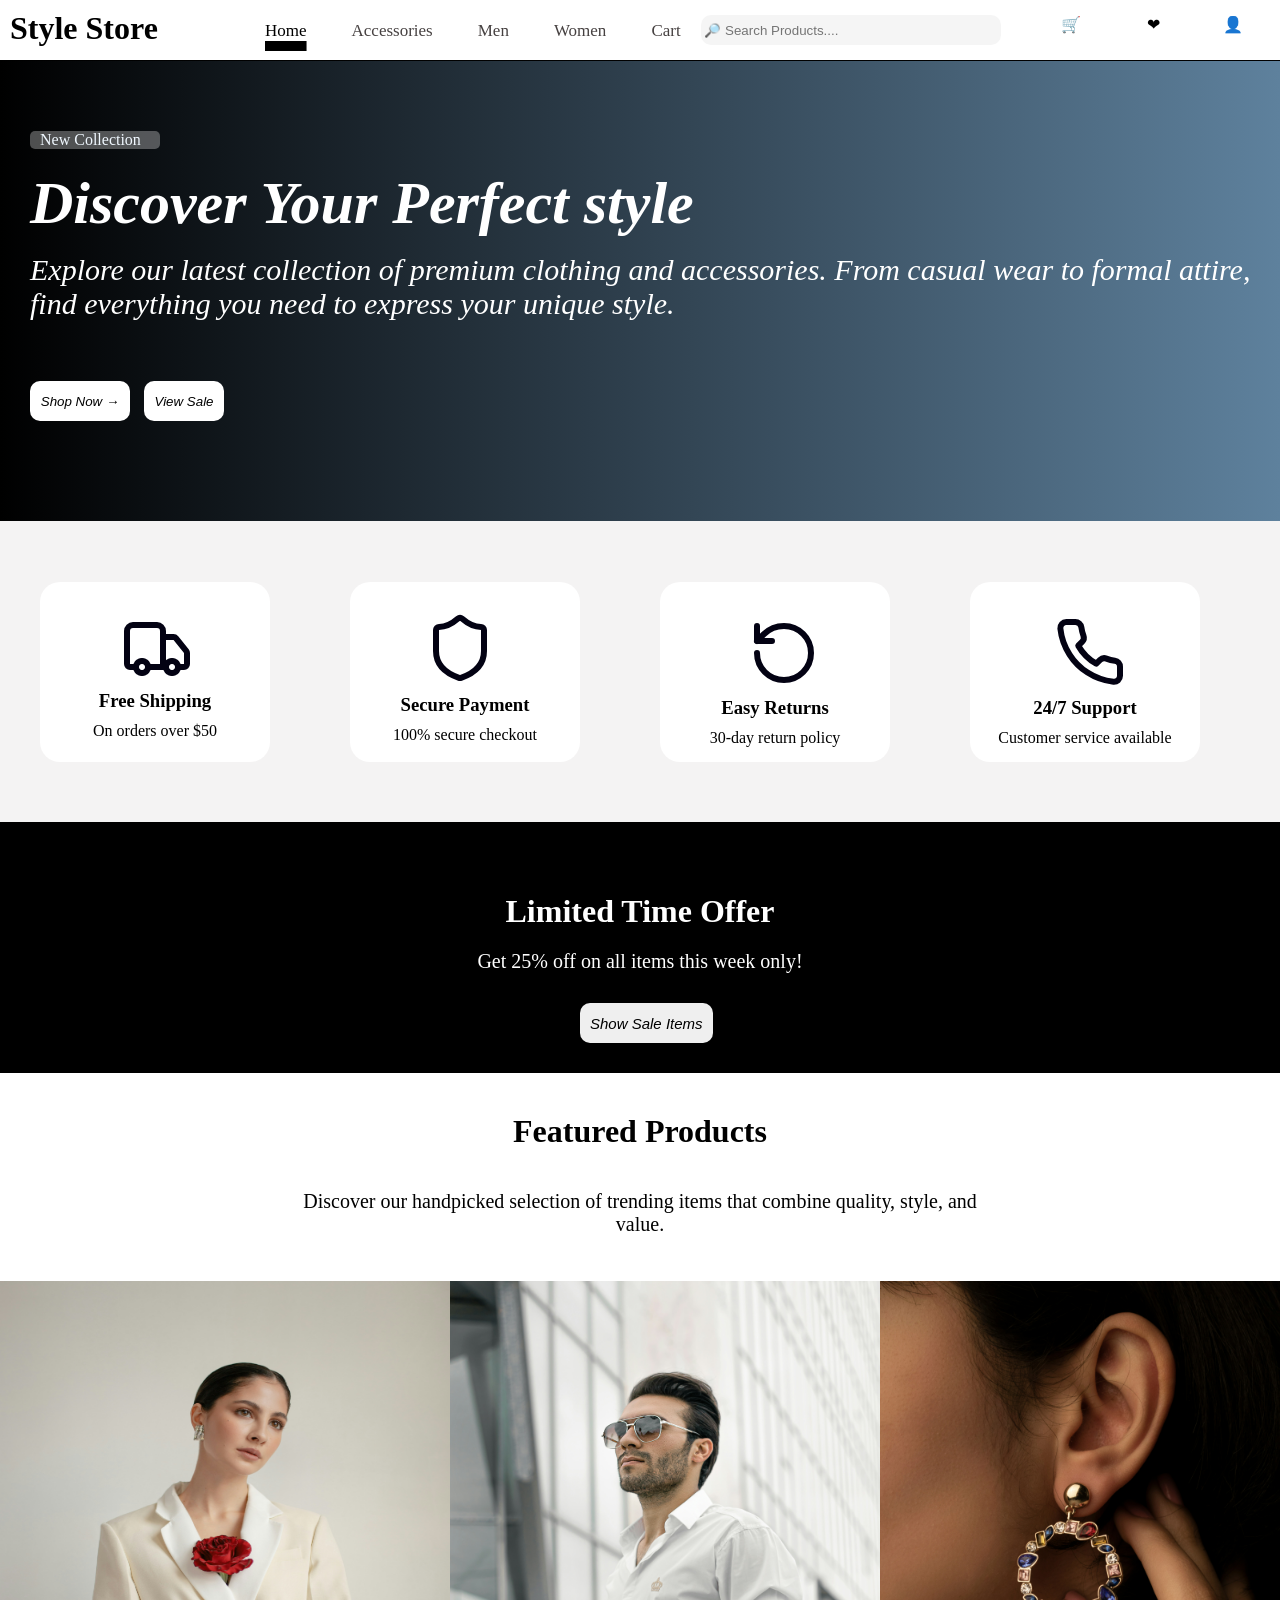
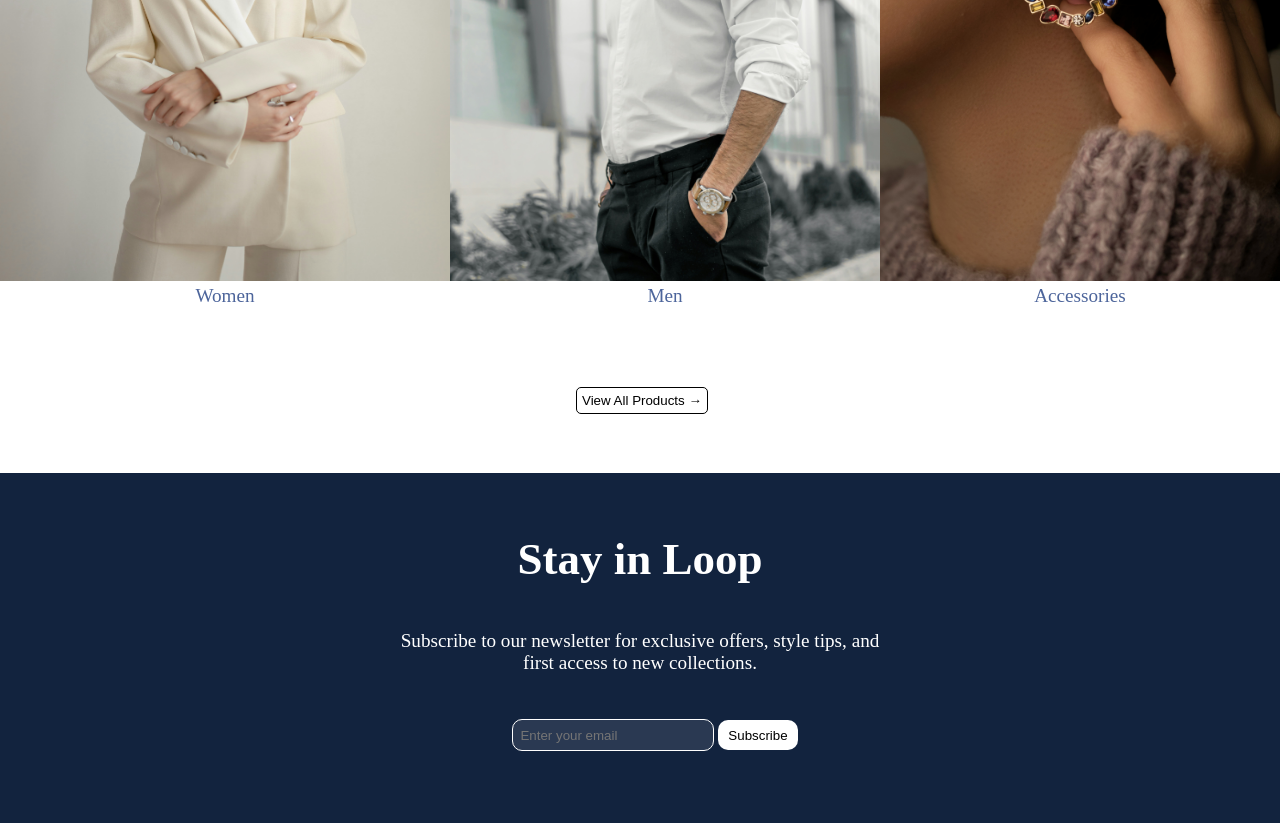
==== index.html @ 55c18f0c "Initial commit" ====
<!DOCTYPE html>
<html lang="en">

<head>
    <title>E-Commerce clothing</title>
    <meta name="viewport" content="width=device-width, initial-scale=1.0">
</head>
<link rel="stylesheet" href="style.css">
<body>
    <div class="main">
        <div class="navbar">
            <h1 class="logo">Style Store</h1>
            <ul>
                <a href="#"><li id="one">Home</li></a>
                <a href="shop.html"><li>Accessories</li></a>
                <a href="men.html"><li>Men</li></a>
                <a href="women.html"><li>Women</li></a>
                <a href="sale.html"><li>Cart</li></a>
            </ul>

            <div class="srch">
               <a href="#"><input class="srchh" type="search"  name="" placeholder=" &#x1F50E Search Products...."></a>
            </div>

            <div class="logos">
                	<a href="sale.html">&nbsp;	&nbsp;	&nbsp;	&nbsp;	&nbsp;&#128722;</a>
                	<a href="#">&nbsp;  &nbsp;	&nbsp;	&nbsp;	&nbsp;	&nbsp;	&nbsp;&nbsp;&#10084;</a>
                	<a href="#">&nbsp;	&nbsp;	&nbsp;	&nbsp;	&nbsp;	&nbsp;	&nbsp;&#128100;</a> 
            </div>

        </div>

        <div class="shop">

            <div class="coll">
                New Collection 
            </div>

            <div class="disco">
                <h1>Discover Your Perfect style</h1>
                <p>Explore our latest collection of premium clothing and accessories. From casual wear to formal attire, find everything you need to express your unique style.</p>
            </div>

            <div class="btn">
                <button class="btn1">
                    Shop Now  &#8594;
                </button>
                <button class="btn2">
                    View Sale 
                </button>
            </div>

        </div>
        <div class="free">
            <div class="four">
                <img src="images/1.png" alt="">
                <h3>Free Shipping</h3>
                <p>On orders over $50</p>
            </div>
            <div class="four">
                <img src="images/2.png" alt="">
                <h3>Secure Payment</h3>
                <p>100% secure checkout</p>
            </div>
            <div class="four">
                <img src="images/3.png" alt="">
                <h3>Easy Returns</h3>
                <p>30-day return policy</p>
            </div>
            <div class="four">
                 <img src="images/4.png" alt="">
                <h3>24/7 Support</h3>
                <p>Customer service available</p>
            </div>
        </div>
        <div class="sale">
            <h1>Limited Time Offer</h1>
            <p>Get 25% off on all items this week only!</p>
            <button>Show Sale Items </button>
        </div>
        <div class="feat">
            <h1>Featured Products</h1>
            <p>Discover our handpicked selection of trending items that combine quality, style, and <br> value.</p>
                <div class="imc">
                <figure><img src="images/home_dress/women.jpg" height="600px" width="450px"><figcaption><a href="women.html" style="text-decoration: none; color: rgb(77, 101, 155);">Women</a></figcaption></figure>
                <figure><img src="images/home_dress/men.jpg" height="600px" width="430px">
                <figcaption><a href="men.html" style="text-decoration: none; color: rgb(77, 101, 155);">Men</a></figcaption></figure>
                <figure><img src="images/home_dress/mina-rad-mbSmroQl_V0-unsplash.jpg" height="600px" width="400px">
                <figcaption><a href="shop.html" style="text-decoration: none; color: rgb(77, 101,155);">Accessories</a></figcaption></figure>
                </div>
            <button><a href="#">View All Products &#8594;</a> </button>
        </div>
        <div class="loop">
            <h1>Stay in Loop</h1>
            <p>Subscribe to our newsletter for exclusive offers, style tips, and <br> first access to new collections.</p>
            <input type="email" placeholder="  Enter your email">
            <button>Subscribe</button>
        </div>
    </div>  
</body>
</html>
---- style.css ----
*{
    padding: 0%;
    margin: 0%;
    scrollbar-width: none;
}
.main{
    width: 100%;
}
.navbar{
    width: 100%;
    height: 60px;
    background-color:rgb(255, 255, 255);
    position: fixed;
}
.navbar{
    border-bottom: 1px solid black;
}
.navbar h1{
    width: 200px;
    padding: 10px;
    float: left;
}
.navbar ul li{
    margin-left: 45px;
    float:left
}
#one{
    text-decoration: underline 10px ;
    color: rgb(0, 0, 0);
}
.logos{
    text-decoration: solid;
    font-family: Arial;
    color: rgb(0, 0, 0);
}
ul li{
    list-style: none;
    margin-top: 21px;
    margin-left: 67px;
    font-size: 17px;
    color:rgb(70, 65, 65);
    
}
ul a{
    text-decoration: none;
    
}
.srch{
    position: relative;
    float: left;
    margin-top: 15px;
    margin-left: 20px;
}
.srchh{
    height: 30px;
    width: 300px;
    background-color: whitesmoke;  
    border-radius: 10px; 
    border: none;
}
.logos{
    position:relative;
    float: left;
    margin-top: 15px;
    margin-left: 20px;
}
.logos a{
    text-decoration: none;
    color: black;
}
.shop{
    padding-top:70px;
    border-top: 1px solid transparent;
    height: 450px;
    width: 100%;
    background: linear-gradient(to right, rgb(0, 0, 0), rgb(94, 129, 157))
}
.coll{
    height: auto ;
    width: 120px;
    background-color:  rgba(255, 255, 255, 0.3);
    margin-top: 60px;
    margin-left: 30px;
    border-radius: 5px;
    padding-left: 10px;
    color: aliceblue;
    font-size: medium;
}
.disco h1{
    color: white;
    font-size: 60px;
    margin-left: 30px;
    margin-top: 20px;
    font-style: italic;
}
.disco p{
    color: white;
    font-size: 30px;
    margin-left: 30px;
    margin-top: 15px;
    font-style: italic;
}
.btn{
    margin-left: 30px;
    margin-top: 60px;
}
.btn1{
    background-color: white;
    border-radius: 10px;
    height: 40px;
    width:100px;
    border: none;
    margin-right: 10px;
    font-style: italic;
}
.btn2{
    background-color: white;
    border-radius: 10px;
    height: 40px;
    width: 80px;
    border: none;
    font-style: italic;
    /* color: white; */
}
.free{
    border-top: 1px solid transparent;
    height: 300px;
    width: 100%;
    background: rgb(244, 243, 243);
}
.four{
    float: left;
    width: 230px;
    background-color: white;
    height: 180px;
    margin:40px;
    margin-top: 60px;
    border-radius: 20px;
}
.four img{
    margin-top: 30px;
    margin-left: 60px;
    align-items: center; 
}
.four h3{
    text-align: center;
}
.four p{
    text-align: center;
    margin-top: 10px ;
}
.sale{
    border-top: 1px solid transparent;
    height: 250px;
    width: 100%;
    /* background: linear-gradient(to right, rgb(47, 47, 96), violet)*/
    background-color: black;
}
.sale h1{
    color: white;
    text-align: center;
    padding-top: 70px;
}
.sale p{
    color: white;
    text-align: center;
    padding-top: 20px;
    font-size: 20px;
}
.sale button{
    margin-left:580px;
    margin-top: 30px;
    height: 40px;
    font-size: 15px;
    font-style: italic;
    border-radius: 10px;
    border: none;
    padding: 10px;
    text-decoration: solid;
}
.feat{
    width: 100%;
    height: 1000px;
}
.feat h1{
    text-align: center;
    padding-top: 40px;
    font-family: 'Lucida Sans';
}
.feat p{
    padding-top: 40px;
    text-align: center;
    font-size: 20px;
    font-family: 'Lucida Sans'
}
.imc{
    margin-top: 45px;
    display: flex;
    max-width: 100%;
}
.imc figcaption{
    text-align: center;
    font-size: larger;
    font-family:'Times New Roman', Times, serif;
}
.feat button{
   margin-top: 80px;
   margin-left: 45%;
   padding: 5px;
   background-color: white;
   border: 1px solid black;
   border-radius: 5px;
}
.feat button a{
    text-decoration: none;
    color: black;
}
.loop{
    background-color: rgb(18, 35, 62);
    height: 350px;
}
.loop h1{
    text-align: center;
    padding-top: 60px;
    color: white;
    font-size: 45px;
    font-family: 'Times New Roman', Times, serif;
}
.loop p{
    text-align: center;
    padding-top: 45px;
    color: white;
    font-size: larger;
}
.loop input{
    background-color: rgba(255, 255, 255, 0.1);
    margin-left: 40%;
    margin-top: 45px;
    height: 30px;
    width: 200px;
    border-radius: 10px;
    border:solid white 1px;
}

.loop button{
    height: 30px;
    width: 80px;
    background-color: white;
    border-radius: 10px;
    border:none
}
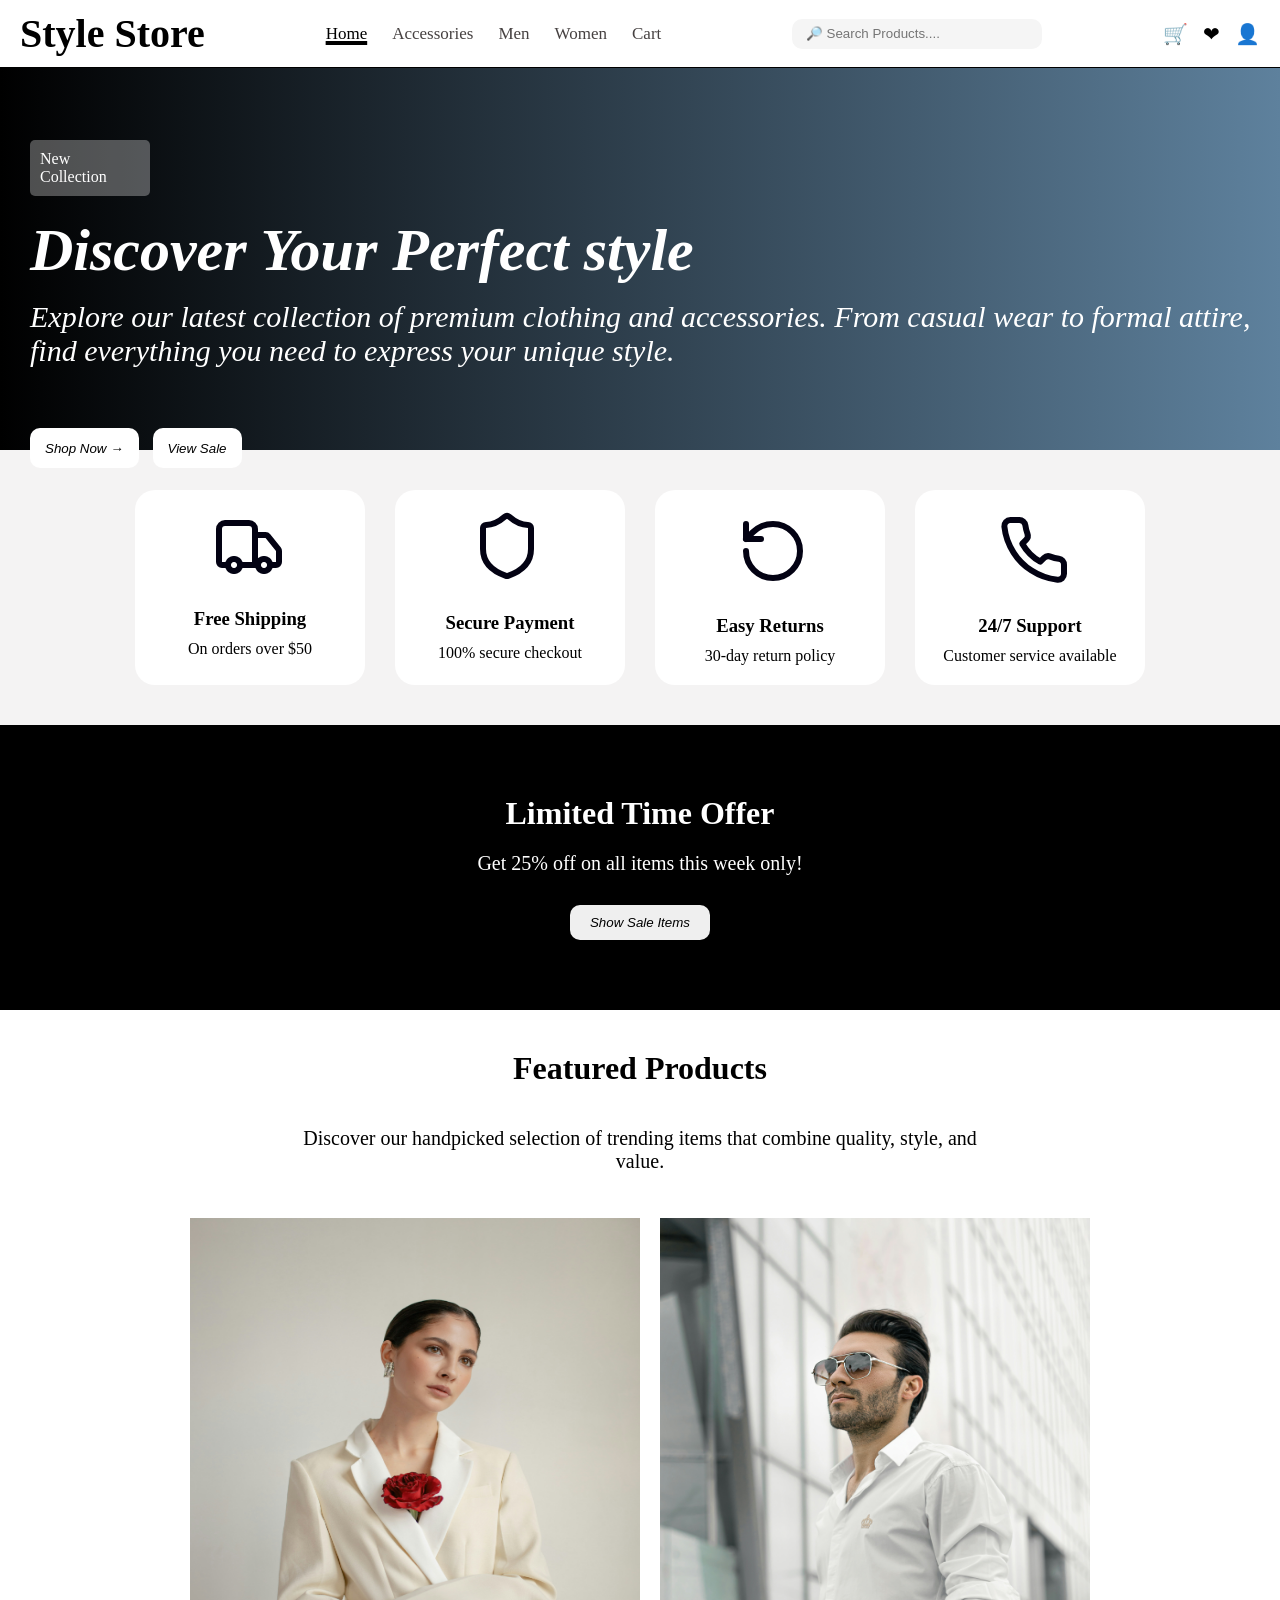
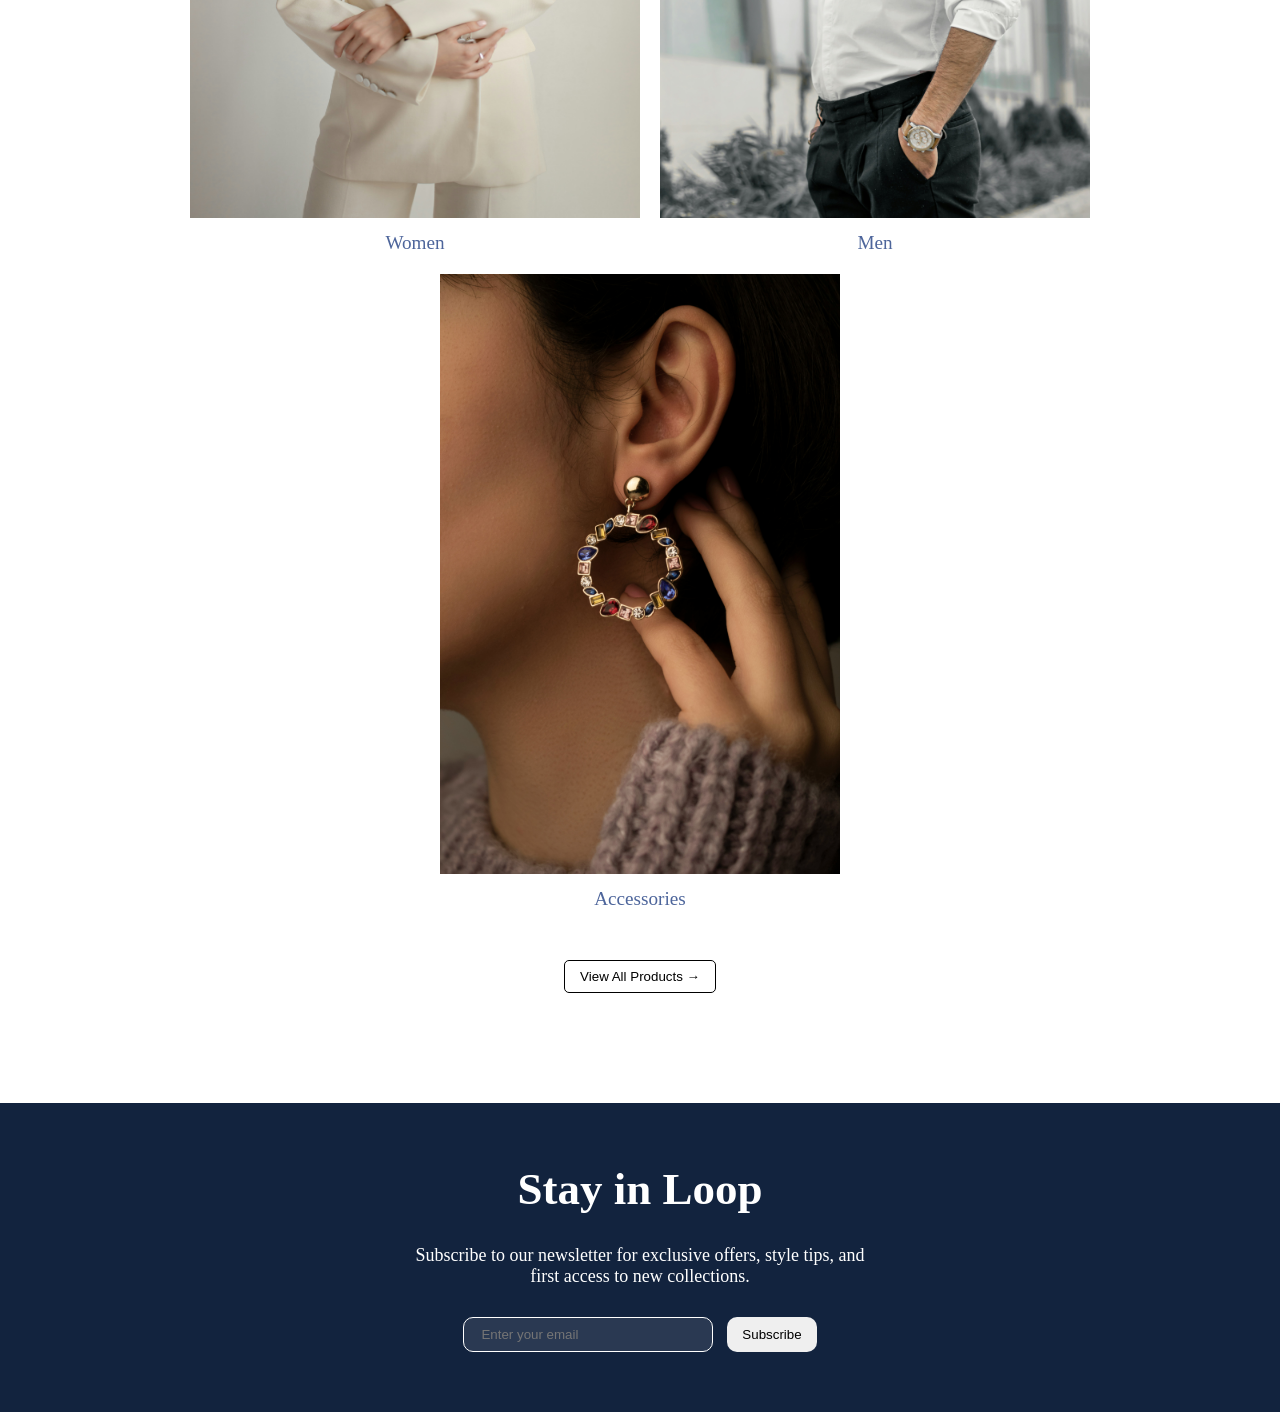
==== commit eceffb1f: "mobile responsive CSS" ====
--- a/index.html
+++ b/index.html
@@ -23,9 +23,9 @@
             </div>
 
             <div class="logos">
-                	<a href="sale.html">&nbsp;	&nbsp;	&nbsp;	&nbsp;	&nbsp;&#128722;</a>
-                	<a href="#">&nbsp;  &nbsp;	&nbsp;	&nbsp;	&nbsp;	&nbsp;	&nbsp;&nbsp;&#10084;</a>
-                	<a href="#">&nbsp;	&nbsp;	&nbsp;	&nbsp;	&nbsp;	&nbsp;	&nbsp;&#128100;</a> 
+                <a href="sale.html">&#128722;</a>
+                <a href="#">&#10084;</a>
+                <a href="#">&#128100;</a> 
             </div>
 
         </div>
--- a/style.css
+++ b/style.css
@@ -1,251 +1,381 @@
 *{
-    padding: 0%;
-    margin: 0%;
-    scrollbar-width: none;
-}
+    margin:0;
+    padding:0;
+    box-sizing:border-box;
+    scrollbar-width:none;
+}
+
+html,
+body{
+    width:100%;
+    overflow-x:hidden;
+}
+
 .main{
-    width: 100%;
-}
+    width:100%;
+}
+
+/* ================= NAVBAR ================= */
+
 .navbar{
-    width: 100%;
-    height: 60px;
-    background-color:rgb(255, 255, 255);
-    position: fixed;
-}
-.navbar{
-    border-bottom: 1px solid black;
-}
+    width:100%;
+    min-height:60px;
+    background:#fff;
+    position:fixed;
+    z-index:1000;
+    border-bottom:1px solid black;
+    display:flex;
+    align-items:center;
+    justify-content:space-between;
+    flex-wrap:wrap;
+    padding:10px 20px;
+}
+
 .navbar h1{
-    width: 200px;
-    padding: 10px;
-    float: left;
-}
+    font-size:40px;
+}
+
+.navbar ul{
+    display:flex;
+    list-style:none;
+    gap:25px;
+}
+
 .navbar ul li{
-    margin-left: 45px;
-    float:left
-}
+    list-style:none;
+    font-size:17px;
+}
+
+.navbar ul a{
+    text-decoration:none;
+    color:rgb(70,65,65);
+}
+
 #one{
-    text-decoration: underline 10px ;
-    color: rgb(0, 0, 0);
-}
+    text-decoration:underline 4px;
+    color:black;
+}
+
+.srch{
+    margin-left:10px;
+}
+
+.srchh{
+    height:30px;
+    width:250px;
+    background-color:whitesmoke;
+    border-radius:10px;
+    border:none;
+    padding-left:10px;
+}
+
 .logos{
-    text-decoration: solid;
-    font-family: Arial;
-    color: rgb(0, 0, 0);
-}
-ul li{
-    list-style: none;
-    margin-top: 21px;
-    margin-left: 67px;
-    font-size: 17px;
-    color:rgb(70, 65, 65);
-    
-}
-ul a{
-    text-decoration: none;
-    
-}
-.srch{
-    position: relative;
-    float: left;
-    margin-top: 15px;
-    margin-left: 20px;
-}
-.srchh{
-    height: 30px;
-    width: 300px;
-    background-color: whitesmoke;  
-    border-radius: 10px; 
-    border: none;
-}
-.logos{
-    position:relative;
-    float: left;
-    margin-top: 15px;
-    margin-left: 20px;
-}
+    display:flex;
+    gap:15px;
+}
+
 .logos a{
-    text-decoration: none;
-    color: black;
-}
+    text-decoration:none;
+    color:black;
+    font-size:20px;
+}
+
+/* ================= HERO ================= */
+
 .shop{
-    padding-top:70px;
-    border-top: 1px solid transparent;
-    height: 450px;
-    width: 100%;
-    background: linear-gradient(to right, rgb(0, 0, 0), rgb(94, 129, 157))
-}
+    padding-top:100px;
+    height:450px;
+    width:100%;
+    background:linear-gradient(to right,rgb(0,0,0),rgb(94,129,157));
+}
+
 .coll{
-    height: auto ;
-    width: 120px;
-    background-color:  rgba(255, 255, 255, 0.3);
-    margin-top: 60px;
-    margin-left: 30px;
-    border-radius: 5px;
-    padding-left: 10px;
-    color: aliceblue;
-    font-size: medium;
-}
+    width:120px;
+    background:rgba(255,255,255,0.3);
+    margin-top:40px;
+    margin-left:30px;
+    border-radius:5px;
+    padding:10px;
+    color:white;
+}
+
 .disco h1{
-    color: white;
-    font-size: 60px;
-    margin-left: 30px;
-    margin-top: 20px;
-    font-style: italic;
-}
+    color:white;
+    font-size:60px;
+    margin-left:30px;
+    margin-top:20px;
+    font-style:italic;
+}
+
 .disco p{
-    color: white;
-    font-size: 30px;
-    margin-left: 30px;
-    margin-top: 15px;
-    font-style: italic;
-}
+    color:white;
+    font-size:30px;
+    margin-left:30px;
+    margin-top:15px;
+    font-style:italic;
+}
+
 .btn{
-    margin-left: 30px;
-    margin-top: 60px;
-}
+    margin-left:30px;
+    margin-top:60px;
+}
+
+.btn1,
+.btn2{
+    background:white;
+    border:none;
+    border-radius:10px;
+    height:40px;
+    padding:0 15px;
+    font-style:italic;
+}
+
 .btn1{
-    background-color: white;
-    border-radius: 10px;
-    height: 40px;
-    width:100px;
-    border: none;
-    margin-right: 10px;
-    font-style: italic;
-}
-.btn2{
-    background-color: white;
-    border-radius: 10px;
-    height: 40px;
-    width: 80px;
-    border: none;
-    font-style: italic;
-    /* color: white; */
-}
+    margin-right:10px;
+}
+
+/* ================= FEATURES ================= */
+
 .free{
-    border-top: 1px solid transparent;
-    height: 300px;
-    width: 100%;
-    background: rgb(244, 243, 243);
-}
+    width:100%;
+    background:rgb(244,243,243);
+    padding:40px 20px;
+    display:flex;
+    justify-content:center;
+    flex-wrap:wrap;
+    gap:30px;
+}
+
 .four{
-    float: left;
-    width: 230px;
-    background-color: white;
-    height: 180px;
-    margin:40px;
-    margin-top: 60px;
-    border-radius: 20px;
-}
+    width:230px;
+    background:white;
+    border-radius:20px;
+    padding:20px;
+    text-align:center;
+}
+
 .four img{
-    margin-top: 30px;
-    margin-left: 60px;
-    align-items: center; 
-}
-.four h3{
-    text-align: center;
-}
+    margin-bottom:20px;
+}
+
 .four p{
-    text-align: center;
-    margin-top: 10px ;
-}
+    margin-top:10px;
+}
+
+/* ================= SALE ================= */
+
 .sale{
-    border-top: 1px solid transparent;
-    height: 250px;
-    width: 100%;
-    /* background: linear-gradient(to right, rgb(47, 47, 96), violet)*/
-    background-color: black;
-}
+    width:100%;
+    background:black;
+    text-align:center;
+    padding:70px 20px;
+}
+
 .sale h1{
-    color: white;
-    text-align: center;
-    padding-top: 70px;
-}
+    color:white;
+}
+
 .sale p{
-    color: white;
-    text-align: center;
-    padding-top: 20px;
-    font-size: 20px;
-}
+    color:white;
+    font-size:20px;
+    margin-top:20px;
+}
+
 .sale button{
-    margin-left:580px;
-    margin-top: 30px;
-    height: 40px;
-    font-size: 15px;
-    font-style: italic;
-    border-radius: 10px;
-    border: none;
-    padding: 10px;
-    text-decoration: solid;
-}
+    margin-top:30px;
+    padding:10px 20px;
+    border:none;
+    border-radius:10px;
+    font-style:italic;
+}
+
+/* ================= FEATURED PRODUCTS ================= */
+
 .feat{
-    width: 100%;
-    height: 1000px;
-}
+    width:100%;
+    padding-bottom:60px;
+}
+
 .feat h1{
-    text-align: center;
-    padding-top: 40px;
-    font-family: 'Lucida Sans';
-}
+    text-align:center;
+    padding-top:40px;
+    font-family:'Lucida Sans';
+}
+
 .feat p{
-    padding-top: 40px;
-    text-align: center;
-    font-size: 20px;
-    font-family: 'Lucida Sans'
-}
+    padding-top:40px;
+    text-align:center;
+    font-size:20px;
+    font-family:'Lucida Sans';
+}
+
 .imc{
-    margin-top: 45px;
-    display: flex;
-    max-width: 100%;
-}
+    margin-top:45px;
+    display:flex;
+    justify-content:center;
+    gap:20px;
+    flex-wrap:wrap;
+}
+
+.imc figure{
+    text-align:center;
+}
+
 .imc figcaption{
-    text-align: center;
-    font-size: larger;
-    font-family:'Times New Roman', Times, serif;
-}
+    margin-top:10px;
+    font-size:larger;
+}
+
 .feat button{
-   margin-top: 80px;
-   margin-left: 45%;
-   padding: 5px;
-   background-color: white;
-   border: 1px solid black;
-   border-radius: 5px;
-}
+    display:block;
+    margin:50px auto;
+    padding:8px 15px;
+    background:white;
+    border:1px solid black;
+    border-radius:5px;
+}
+
 .feat button a{
-    text-decoration: none;
-    color: black;
-}
+    text-decoration:none;
+    color:black;
+}
+
+/* ================= NEWSLETTER ================= */
+
 .loop{
-    background-color: rgb(18, 35, 62);
-    height: 350px;
-}
+    background:rgb(18,35,62);
+    text-align:center;
+    padding:60px 20px;
+}
+
 .loop h1{
-    text-align: center;
-    padding-top: 60px;
-    color: white;
-    font-size: 45px;
-    font-family: 'Times New Roman', Times, serif;
-}
+    color:white;
+    font-size:45px;
+}
+
 .loop p{
-    text-align: center;
-    padding-top: 45px;
-    color: white;
-    font-size: larger;
-}
+    color:white;
+    margin-top:30px;
+    font-size:18px;
+}
+
 .loop input{
-    background-color: rgba(255, 255, 255, 0.1);
-    margin-left: 40%;
-    margin-top: 45px;
-    height: 30px;
-    width: 200px;
-    border-radius: 10px;
-    border:solid white 1px;
+    margin-top:30px;
+    height:35px;
+    width:250px;
+    border-radius:10px;
+    border:1px solid white;
+    background:rgba(255,255,255,0.1);
+    color:white;
+    padding-left:10px;
 }
 
 .loop button{
-    height: 30px;
-    width: 80px;
-    background-color: white;
-    border-radius: 10px;
-    border:none
+    height:35px;
+    width:90px;
+    border:none;
+    border-radius:10px;
+    margin-left:10px;
+}
+
+/* ================= MOBILE ================= */
+
+@media screen and (max-width:768px){
+
+    .navbar{
+        flex-direction:column;
+        text-align:center;
+    }
+
+    .navbar ul{
+        flex-wrap:wrap;
+        justify-content:center;
+        gap:12px;
+        margin-top:10px;
+    }
+
+    .srch{
+        width:95%;
+        margin-top:10px;
+    }
+
+    .srchh{
+        width:100%;
+    }
+
+    .logos{
+        margin-top:10px;
+    }
+
+    .shop{
+        height:auto;
+        padding-top:180px;
+        padding-bottom:40px;
+    }
+
+    .coll{
+        margin-left:20px;
+    }
+
+    .disco h1{
+        font-size:32px;
+        margin-right:20px;
+    }
+
+    .disco p{
+        font-size:20px;
+        margin-right:20px;
+    }
+
+    .btn{
+        margin-top:30px;
+    }
+
+    .free{
+        flex-direction:column;
+        align-items:center;
+    }
+
+    .four{
+        width:90%;
+    }
+
+    .sale{
+        padding:40px 15px;
+    }
+
+    .sale h1{
+        font-size:35px;
+    }
+
+    .sale p{
+        font-size:18px;
+    }
+
+    .imc{
+        flex-direction:column;
+        align-items:center;
+    }
+
+    .imc img{
+        width:90%;
+        height:auto;
+    }
+
+    .loop h1{
+        font-size:30px;
+    }
+
+    .loop p{
+        font-size:16px;
+    }
+
+    .loop input{
+        width:90%;
+        margin-bottom:10px;
+    }
+
+    .loop button{
+        margin-left:0;
+    }
 }
